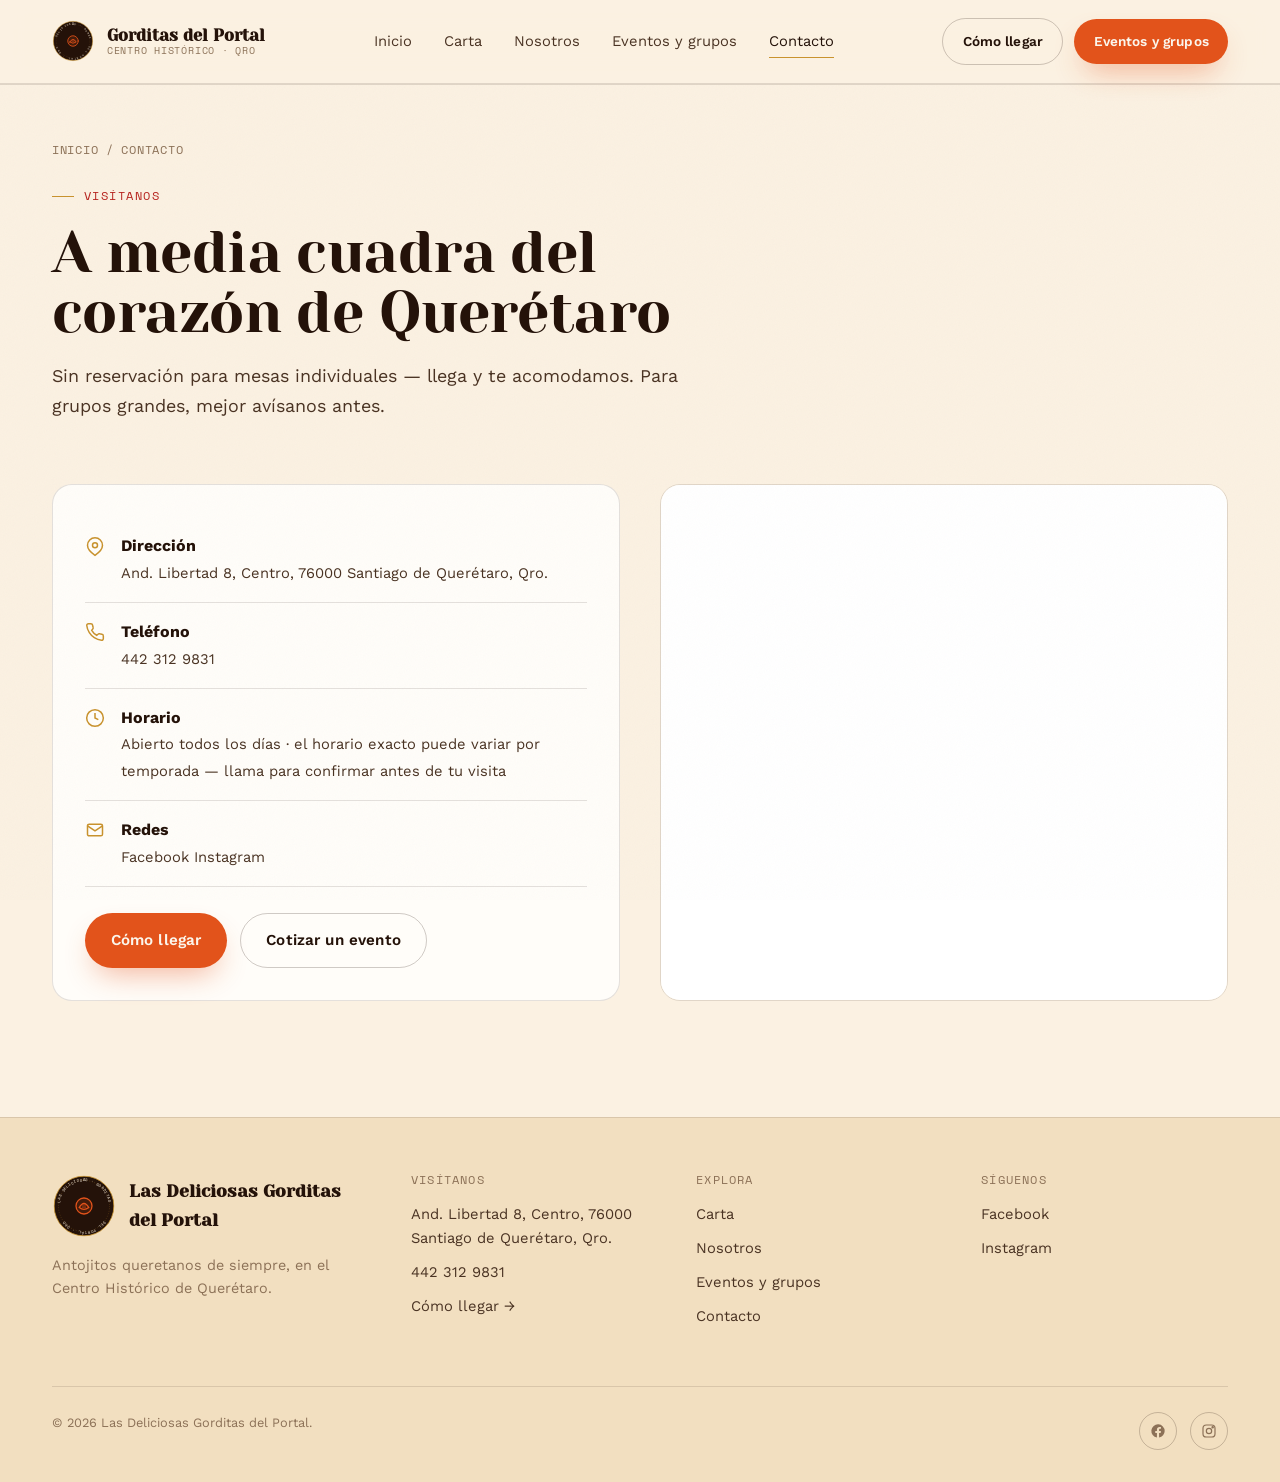
==== contacto.html @ eb7567c2 "Add files via upload" ====
<!DOCTYPE html>
<html lang="es-MX">
<head>
<meta charset="UTF-8">
<meta name="viewport" content="width=device-width, initial-scale=1">
<title>Contacto — Las Deliciosas Gorditas del Portal</title>
<meta name="description" content="Dirección, teléfono y horario de Las Deliciosas Gorditas del Portal, en el Centro Histórico de Querétaro.">
<link rel="canonical" href="https://gorditasdelportal.mx/contacto.html">
<link rel="icon" href="favicon.svg" type="image/svg+xml">
<link rel="preconnect" href="https://fonts.googleapis.com">
<link rel="preconnect" href="https://fonts.gstatic.com" crossorigin>
<link rel="stylesheet" href="https://fonts.googleapis.com/css2?family=Yeseva+One&family=Work+Sans:wght@400;500;600;700&family=Space+Mono:wght@400;700&display=swap">
<link rel="stylesheet" href="styles.css?v=20260925c">
</head>
<body>
<a href="#main" class="skip-link">Saltar al contenido</a>
<div class="grain" aria-hidden="true"></div>

<header class="nav">
  <div class="container nav-inner">
    <a href="index.html" class="nav-brand">
      <span class="sello" data-sello="load" aria-hidden="true"></span>
      <span class="nav-wordmark"><strong>Gorditas del Portal</strong><span>Centro Histórico · Qro</span></span>
    </a>
    <nav class="nav-links" aria-label="Navegación principal">
      <a href="index.html">Inicio</a>
      <a href="menu.html">Carta</a>
      <a href="nosotros.html">Nosotros</a>
      <a href="eventos.html">Eventos y grupos</a>
      <a href="contacto.html" class="is-active">Contacto</a>
    </nav>
    <div class="nav-actions">
      <a href="contacto.html" class="btn btn-ghost">Cómo llegar</a>
      <a href="eventos.html" class="btn btn-primary">Eventos y grupos</a>
      <button class="nav-burger" aria-label="Abrir menú" aria-expanded="false"><span></span></button>
    </div>
  </div>
  <div class="mobile-menu" id="mobile-menu">
    <a href="index.html">Inicio</a>
    <a href="menu.html">Carta</a>
    <a href="nosotros.html">Nosotros</a>
    <a href="eventos.html">Eventos y grupos</a>
    <a href="contacto.html">Contacto</a>
    <a href="eventos.html" class="btn btn-primary">Eventos y grupos</a>
  </div>
</header>

<main id="main">
  <section class="page-hero">
    <div class="container">
      <div class="breadcrumb"><a href="index.html">Inicio</a> / Contacto</div>
      <span class="eyebrow">Visítanos</span>
      <h1>A media cuadra del corazón de Querétaro</h1>
      <p class="lede">Sin reservación para mesas individuales — llega y te acomodamos. Para grupos grandes, mejor avísanos antes.</p>
    </div>
  </section>

  <section class="section" style="padding-top:1rem;">
    <div class="container">
      <div class="contact-grid">
        <div class="contact-card reveal">
          <div class="contact-row">
            <svg width="20" height="20" viewBox="0 0 24 24" fill="none" stroke="currentColor" stroke-width="1.8"><path d="M21 10c0 6-9 12-9 12s-9-6-9-12a9 9 0 0 1 18 0Z"/><circle cx="12" cy="10" r="3"/></svg>
            <div><strong>Dirección</strong><span data-brand-address>And. Libertad 8, Centro, 76000 Santiago de Querétaro, Qro.</span></div>
          </div>
          <div class="contact-row">
            <svg width="20" height="20" viewBox="0 0 24 24" fill="none" stroke="currentColor" stroke-width="1.8"><path d="M22 16.92v3a2 2 0 0 1-2.18 2 19.8 19.8 0 0 1-8.63-3.07 19.5 19.5 0 0 1-6-6 19.8 19.8 0 0 1-3.07-8.67A2 2 0 0 1 4.11 2h3a2 2 0 0 1 2 1.72c.12.9.33 1.79.63 2.65a2 2 0 0 1-.45 2.11L8.09 9.91a16 16 0 0 0 6 6l1.43-1.27a2 2 0 0 1 2.11-.45c.86.3 1.75.51 2.65.63A2 2 0 0 1 22 16.92Z"/></svg>
            <div><strong>Teléfono</strong><a data-brand-phone-href href="tel:+524423129831"><span data-brand-phone>442 312 9831</span></a></div>
          </div>
          <div class="contact-row">
            <svg width="20" height="20" viewBox="0 0 24 24" fill="none" stroke="currentColor" stroke-width="1.8"><circle cx="12" cy="12" r="10"/><path d="M12 6v6l4 2"/></svg>
            <div><strong>Horario</strong><span>Abierto todos los días · el horario exacto puede variar por temporada — llama para confirmar antes de tu visita</span></div>
          </div>
          <div class="contact-row">
            <svg width="20" height="20" viewBox="0 0 24 24" fill="none" stroke="currentColor" stroke-width="1.8"><path d="M3 7l9 6 9-6"/><rect x="3" y="5" width="18" height="14" rx="2"/></svg>
            <div><strong>Redes</strong>
              <a data-brand-facebook href="#" target="_blank" rel="noopener">Facebook</a>
              <a data-brand-instagram href="#" target="_blank" rel="noopener">Instagram</a>
            </div>
          </div>
          <div style="margin-top:1.6rem;display:flex;gap:.8rem;flex-wrap:wrap;">
            <a data-brand-maps href="#" target="_blank" rel="noopener" class="btn btn-primary">Cómo llegar</a>
            <a href="eventos.html" class="btn btn-ghost">Cotizar un evento</a>
          </div>
        </div>

        <div class="map-frame reveal">
          <iframe
            title="Mapa de ubicación de Las Deliciosas Gorditas del Portal"
            src="https://www.google.com/maps?q=Las+Deliciosas+Gorditas+del+Portal,+And.+Libertad+8,+Centro,+76000+Santiago+de+Quer%C3%A9taro,+Qro.&output=embed"
            loading="lazy"
            referrerpolicy="no-referrer-when-downgrade">
          </iframe>
        </div>
      </div>
    </div>
  </section>
</main>

<footer class="site-footer">
  <div class="container">
    <div class="footer-grid">
      <div>
        <div class="footer-brand">
          <span class="sello" data-sello="view" aria-hidden="true"></span>
          <strong>Las Deliciosas Gorditas del Portal</strong>
        </div>
        <p style="color:var(--cream-3);font-size:.9rem;max-width:32ch;">Antojitos queretanos de siempre, en el Centro Histórico de Querétaro.</p>
      </div>
      <div class="footer-col">
        <h4>Visítanos</h4>
        <p data-brand-address>And. Libertad 8, Centro, 76000 Santiago de Querétaro, Qro.</p>
        <a data-brand-phone-href href="tel:+524423129831"><span data-brand-phone>442 312 9831</span></a>
        <a data-brand-maps href="#" target="_blank" rel="noopener">Cómo llegar →</a>
      </div>
      <div class="footer-col">
        <h4>Explora</h4>
        <a href="menu.html">Carta</a>
        <a href="nosotros.html">Nosotros</a>
        <a href="eventos.html">Eventos y grupos</a>
        <a href="contacto.html">Contacto</a>
      </div>
      <div class="footer-col">
        <h4>Síguenos</h4>
        <a data-brand-facebook href="#" target="_blank" rel="noopener">Facebook</a>
        <a data-brand-instagram href="#" target="_blank" rel="noopener">Instagram</a>
      </div>
    </div>
    <div class="footer-bottom">
      <span>© <span id="year"></span> Las Deliciosas Gorditas del Portal.</span>
      <div class="footer-social">
        <a data-brand-facebook href="#" target="_blank" rel="noopener" aria-label="Facebook"><svg width="16" height="16" viewBox="0 0 24 24" fill="currentColor"><path d="M22 12a10 10 0 1 0-11.6 9.9v-7H7.9V12h2.5V9.8c0-2.5 1.5-3.9 3.8-3.9 1.1 0 2.2.2 2.2.2v2.4h-1.2c-1.2 0-1.6.8-1.6 1.6V12h2.8l-.4 2.9h-2.4v7A10 10 0 0 0 22 12"/></svg></a>
        <a data-brand-instagram href="#" target="_blank" rel="noopener" aria-label="Instagram"><svg width="16" height="16" viewBox="0 0 24 24" fill="none" stroke="currentColor" stroke-width="1.8"><rect x="3" y="3" width="18" height="18" rx="5"/><circle cx="12" cy="12" r="4"/><circle cx="17.5" cy="6.5" r="1"/></svg></a>
      </div>
    </div>
  </div>
</footer>

<script defer src="lib/manifest.js"></script>
<script defer src="main.js?v=20260925c"></script>
<script>document.getElementById("year").textContent = new Date().getFullYear();</script>
</body>
</html>
---- styles.css ----
/* =============================================================
   LAS DELICIOSAS GORDITAS DEL PORTAL — sistema de diseño
   Archetype: Editorial Dark Warm (cantina de centro histórico)
   ============================================================= */

/* =============================================================
   1. Tokens
   ============================================================= */
:root {
  --bg:        #fbf1e2;   /* crema cálido — nunca blanco puro */
  --bg-2:      #f2dfc0;   /* arena — footer, inputs, secciones alternas */
  --bg-3:      #fffdf9;   /* cards — papel */
  --bg-4:      #f7e6c8;
  --cream:     #241209;   /* texto principal — tinta cálida, nunca #000 */
  --cream-2:   #4a3323;
  --cream-3:   #8c7157;   /* metadata */
  --on-accent: #fbf6ec;   /* texto sobre botones de color saturado */
  --accent:    #e2531b;   /* naranja — color de marca dominante, real de sus redes */
  --accent-2:  #b7241f;   /* rojo — segundo color de marca, etiquetas y precios */
  --gold:      #c9932e;   /* dorado del sello — uso decorativo, no texto pequeño */
  --gold-2:    #8a5f1d;   /* dorado oscuro — legible como texto/kicker */
  --line:      rgba(36, 18, 9, 0.12);
  --line-2:    rgba(36, 18, 9, 0.22);
  --shadow:    0 30px 60px -20px rgba(36,18,9,0.22);

  --serif:     "Yeseva One", "Playfair Display", serif;
  --sans:      "Work Sans", -apple-system, BlinkMacSystemFont, sans-serif;
  --mono:      "Space Mono", ui-monospace, monospace;

  --ease-out:    cubic-bezier(0.16, 1, 0.3, 1);
  --ease-in:     cubic-bezier(0.7, 0, 0.84, 0);
  --ease-soft:   cubic-bezier(0.25, 0.46, 0.45, 0.94);
  --ease-bounce: cubic-bezier(0.34, 1.56, 0.64, 1);

  --nav-h: 84px;
  color-scheme: dark;
}

/* =============================================================
   2. Reset & base
   ============================================================= */
*, *::before, *::after { box-sizing: border-box; margin: 0; }
html {
  -webkit-text-size-adjust: 100%;
  tab-size: 2;
  overflow-x: clip;
  scroll-behavior: smooth;
  scroll-padding-top: var(--nav-h);
}
body {
  font-family: var(--sans);
  font-size: 16px;
  line-height: 1.65;
  background: var(--bg);
  color: var(--cream);
  -webkit-font-smoothing: antialiased;
  text-rendering: optimizeLegibility;
  overflow-x: clip;
  overscroll-behavior-y: none;
}
img, svg, video { display: block; max-width: 100%; }
img { height: auto; }
button { font: inherit; color: inherit; cursor: pointer; border: 0; background: none; }
a { color: inherit; text-decoration: none; }
p { text-wrap: pretty; }
ul { list-style: none; }
h1, h2, h3, h4 { text-wrap: balance; line-height: 1.05; letter-spacing: -0.01em; font-family: var(--serif); font-weight: 400; }
::selection { background: var(--accent); color: var(--cream); }

:focus-visible {
  outline: 2px solid var(--accent);
  outline-offset: 3px;
  border-radius: 4px;
}

.skip-link {
  position: fixed; top: -100px; left: 1rem;
  padding: .7rem 1.2rem; background: var(--cream); color: var(--bg);
  z-index: 9999; border-radius: 8px; font-weight: 600; font-size: .9rem;
  transition: top .3s var(--ease-out);
}
.skip-link:focus { top: 1rem; }

/* =============================================================
   3. Utilidades
   ============================================================= */
.container {
  width: 100%;
  max-width: 1240px;
  margin-inline: auto;
  padding-inline: 1.25rem;
}
@media (min-width: 720px) { .container { padding-inline: 2rem; } }

.sr-only {
  position: absolute; width: 1px; height: 1px; padding: 0; margin: -1px;
  overflow: hidden; clip: rect(0,0,0,0); white-space: nowrap; border: 0;
}

.section { position: relative; padding-block: clamp(4rem, 9vw, 7.5rem); }
.section-halo {
  position: absolute; inset: -40% -10% -40% -10%;
  background: radial-gradient(45% 40% at 50% 40%, rgba(226,83,27,.07), transparent 72%);
  filter: blur(90px);
  pointer-events: none;
  z-index: 0;
}
.section > .container { position: relative; z-index: 1; }

.eyebrow {
  display: inline-flex; align-items: center; gap: .6rem;
  font-family: var(--mono); font-size: .78rem; letter-spacing: .12em; text-transform: uppercase;
  color: var(--accent-2); margin-bottom: 1rem;
}
.eyebrow::before {
  content: ""; width: 22px; height: 1px; background: var(--gold);
}

.lede {
  color: var(--cream-2);
  font-size: clamp(1.02rem, 1.4vw, 1.15rem);
  max-width: 58ch;
}

.grain {
  position: fixed; inset: 0; z-index: 3; opacity: 0.035; mix-blend-mode: multiply; pointer-events: none;
  background-image: url('data:image/svg+xml;utf8,<svg xmlns="http://www.w3.org/2000/svg" width="120" height="120"><filter id="n"><feTurbulence type="fractalNoise" baseFrequency="0.9" numOctaves="2" stitchTiles="stitch"/></filter><rect width="100%25" height="100%25" filter="url(%23n)"/></svg>');
}

/* =============================================================
   4. Botones y chips
   ============================================================= */
.btn {
  display: inline-flex; align-items: center; justify-content: center; gap: .55rem;
  padding: .9rem 1.6rem; border-radius: 999px;
  font-weight: 600; font-size: .95rem; letter-spacing: .01em;
  transition: transform .45s var(--ease-out), box-shadow .45s var(--ease-out), background .3s var(--ease-out), color .3s var(--ease-out);
  white-space: nowrap;
}
.btn-primary {
  background: var(--accent); color: var(--on-accent);
  box-shadow: 0 14px 30px -10px rgba(226,83,27,.45);
}
.btn-primary:hover { transform: translateY(-2px); box-shadow: 0 20px 38px -10px rgba(226,83,27,.55); }
.btn-ghost {
  border: 1px solid var(--line-2); color: var(--cream);
}
.btn-ghost:hover { background: rgba(36,18,9,.05); transform: translateY(-2px); }
.btn-gold {
  background: var(--gold); color: #2a1a06;
  box-shadow: 0 14px 30px -10px rgba(201,147,46,.45);
}
.btn-gold:hover { transform: translateY(-2px); box-shadow: 0 20px 38px -10px rgba(201,147,46,.55); }
.btn[disabled] { opacity: .55; pointer-events: none; }

.chip {
  display: inline-flex; align-items: center; gap: .5rem;
  padding: .55rem 1rem; border-radius: 999px;
  background: rgba(251,241,226,.1); border: 1px solid rgba(251,241,226,.28);
  font-size: .85rem; color: #f3e4cc;
}
.chip strong { color: #e8b94a; font-family: var(--mono); }

/* =============================================================
   5. Sello — marca gráfica original (medallón circular)
   ============================================================= */
.sello {
  --sello-size: 64px;
  width: var(--sello-size); height: var(--sello-size);
  border-radius: 50%;
  display: grid; place-items: center;
  position: relative;
  flex-shrink: 0;
}
.sello svg { width: 100%; height: 100%; }
.sello-stamp {
  position: relative;
  transform-origin: 50% 50%;
}
.sello-stamp.is-stamping {
  animation: stampHit .5s var(--ease-bounce) both;
}
@keyframes stampHit {
  0%   { transform: scale(2.2) rotate(-14deg); opacity: 0; }
  55%  { transform: scale(0.96) rotate(3deg); opacity: 1; }
  100% { transform: scale(1) rotate(0deg); opacity: 1; }
}

/* =============================================================
   6. Navegación
   ============================================================= */
.nav {
  position: fixed; top: 0; left: 0; right: 0; z-index: 100;
  height: var(--nav-h);
  display: flex; align-items: center;
  background: rgba(251,241,226,.92);
  backdrop-filter: blur(14px) saturate(140%);
  -webkit-backdrop-filter: blur(14px) saturate(140%);
  border-bottom: 1px solid var(--line);
  box-shadow: 0 1px 0 var(--line);
  transition: box-shadow .4s var(--ease-out);
}
.nav.is-scrolled { box-shadow: 0 12px 30px -18px rgba(36,18,9,.35); }
.nav-inner { display: flex; align-items: center; justify-content: space-between; gap: 1.5rem; width: 100%; }
.nav-brand { display: flex; align-items: center; gap: .8rem; }
.nav-brand .sello { --sello-size: 42px; }
.nav-wordmark { display: flex; flex-direction: column; line-height: 1.1; min-width: 0; }
.nav-wordmark strong { font-family: var(--serif); font-size: .92rem; color: var(--cream); white-space: nowrap; overflow: hidden; text-overflow: ellipsis; }
.nav-wordmark span { font-family: var(--mono); font-size: .6rem; letter-spacing: .08em; text-transform: uppercase; color: var(--cream-3); white-space: nowrap; }
@media (max-width: 539px) { .nav-wordmark span { display: none; } }
@media (min-width: 540px) { .nav-wordmark strong { font-size: 1.02rem; } }

.nav-links { display: none; align-items: center; gap: 2rem; }
.nav-links a {
  font-size: .92rem; color: var(--cream-2); position: relative; padding-block: .3rem;
}
.nav-links a::after {
  content: ""; position: absolute; left: 0; right: 100%; bottom: 0; height: 1px; background: var(--gold);
  transition: right .35s var(--ease-out);
}
.nav-links a:hover::after, .nav-links a.is-active::after { right: 0; }
.nav-links a.is-active { color: var(--cream); }
@media (min-width: 960px) { .nav-links { display: flex; } }

.nav-actions { display: flex; align-items: center; gap: .7rem; flex-shrink: 0; }
.nav-actions .btn { padding: .7rem 1.2rem; font-size: .85rem; white-space: nowrap; }
.nav-actions .btn-ghost { display: none; }
.nav-actions .btn-primary { display: none; }
@media (min-width: 480px) { .nav-actions .btn-primary { display: inline-flex; } }
@media (min-width: 640px) { .nav-actions .btn-ghost { display: inline-flex; } }

.nav-burger {
  display: grid; place-items: center; width: 42px; height: 42px; border-radius: 50%;
  border: 1px solid var(--line-2);
}
@media (min-width: 960px) { .nav-burger { display: none; } }
.nav-burger span { display: block; width: 16px; height: 1px; background: var(--cream); position: relative; }
.nav-burger span::before, .nav-burger span::after {
  content: ""; position: absolute; left: 0; width: 16px; height: 1px; background: var(--cream); transition: transform .3s var(--ease-out);
}
.nav-burger span::before { top: -5px; }
.nav-burger span::after { top: 5px; }

.mobile-menu {
  position: fixed; inset: var(--nav-h) 0 0 0; z-index: 90;
  background: var(--bg); padding: 2rem 1.25rem;
  display: flex; flex-direction: column; gap: 1.6rem;
  transform: translateY(-8px); opacity: 0; pointer-events: none;
  transition: opacity .3s var(--ease-out), transform .3s var(--ease-out);
}
.mobile-menu.is-open { opacity: 1; transform: translateY(0); pointer-events: auto; }
.mobile-menu a { font-family: var(--serif); font-size: 1.6rem; color: var(--cream); }
.mobile-menu .btn { align-self: flex-start; margin-top: 1rem; }
@media (min-width: 960px) { .mobile-menu { display: none; } }

/* =============================================================
   7. Hero
   ============================================================= */
.hero {
  position: relative;
  min-height: 100svh;
  display: flex; align-items: center;
  padding-top: var(--nav-h);
  overflow: clip;
  background: var(--bg);
}
.hero-bg {
  position: absolute; inset: 0; z-index: 0;
}
.hero-bg img {
  width: 100%; height: 100%; object-fit: cover;
  filter: saturate(1.05) contrast(1.05) brightness(.62);
}
.hero-bg::after {
  content: "";
  position: absolute; inset: 0;
  background:
    linear-gradient(180deg, rgba(24,14,7,.55) 0%, rgba(24,14,7,.35) 35%, rgba(24,14,7,.92) 100%),
    linear-gradient(90deg, rgba(24,14,7,.75) 0%, transparent 55%);
}
.hero-mesh {
  position: absolute; inset: 0; z-index: 1; pointer-events: none;
  background:
    radial-gradient(38% 45% at 18% 20%, rgba(201,147,46,.30), transparent 70%),
    radial-gradient(30% 35% at 85% 75%, rgba(183,36,31,.26), transparent 70%);
  filter: blur(10px);
  animation: meshBreathe 16s ease-in-out infinite;
}
@keyframes meshBreathe {
  0%, 100% { opacity: .8; transform: scale(1); }
  50%      { opacity: 1; transform: scale(1.06); }
}
.hero-inner { position: relative; z-index: 2; max-width: 780px; }
.hero-title {
  font-size: clamp(2.3rem, 5.4vw, 4.4rem);
  line-height: 1.02;
  color: #fbf1e2;
  text-wrap: balance;
  max-width: 16ch;
}
.hero-title em { font-style: normal; color: #e8b94a; }
.hero-sub {
  margin-top: 1.1rem;
  font-size: clamp(1rem, 1.5vw, 1.15rem);
  color: #e4cbae;
  max-width: 46ch;
}
.hero-actions { display: flex; flex-wrap: wrap; gap: 1rem; margin-top: 1.6rem; }
.hero-actions .btn-ghost { color: #fbf1e2; border-color: rgba(251,241,226,.4); }
.hero-actions .btn-ghost:hover { background: rgba(251,241,226,.1); }
.hero-meta {
  margin-top: 1.6rem; display: flex; flex-wrap: wrap; gap: 1.2rem;
  font-family: var(--mono); font-size: .78rem; color: #c7ad8d;
}
.hero-meta span { display: inline-flex; align-items: center; gap: .5rem; }
.hero-meta .dot { width: 6px; height: 6px; border-radius: 50%; background: #7fbf6a; box-shadow: 0 0 0 3px rgba(127,191,106,.2); }

.hero-scroll {
  display: none;
  position: absolute; bottom: 2rem; left: 50%; transform: translateX(-50%); z-index: 2;
  flex-direction: column; align-items: center; gap: .5rem;
  font-family: var(--mono); font-size: .68rem; letter-spacing: .12em; text-transform: uppercase; color: #c7ad8d;
}
@media (min-width: 720px) { .hero-scroll { display: flex; } }
.hero-scroll-line { width: 1px; height: 34px; background: linear-gradient(#e8b94a, transparent); animation: scrollLine 2.2s ease-in-out infinite; }
@keyframes scrollLine { 0%,100% { transform: scaleY(1); opacity: .6; } 50% { transform: scaleY(.5); opacity: 1; } }

/* =============================================================
   8. Marquee
   ============================================================= */
.marquee-wrap {
  border-block: 1px solid var(--line);
  background: var(--bg-2);
  overflow: hidden;
  padding-block: 1.1rem;
}
.marquee-track {
  display: flex; gap: 3rem; white-space: nowrap;
  width: max-content;
  animation: marquee 32s linear infinite;
}
.marquee-track span {
  font-family: var(--mono); font-size: .82rem; letter-spacing: .08em; text-transform: uppercase; color: var(--cream-3);
  display: inline-flex; align-items: center; gap: .8rem;
}
.marquee-track span::after { content: "◆"; color: var(--gold-2); font-size: .6rem; }
@keyframes marquee { from { transform: translateX(0); } to { transform: translateX(-50%); } }

/* =============================================================
   9. Manifiesto / concepto
   ============================================================= */
.manifest-grid {
  display: grid; gap: 2.5rem;
}
@media (min-width: 860px) {
  .manifest-grid { grid-template-columns: 0.6fr 1fr; gap: 4rem; align-items: start; }
}
.manifest-num {
  font-family: var(--mono); color: var(--accent-2); font-size: .95rem;
}
.manifest-grid h2 { font-size: clamp(1.9rem, 3.4vw, 2.8rem); margin-top: .6rem; }
.manifest-copy p + p { margin-top: 1.1rem; }
.manifest-copy { color: var(--cream-2); font-size: 1.05rem; }
.manifest-pillars { display: grid; gap: 1.6rem; margin-top: 2rem; grid-template-columns: repeat(auto-fit, minmax(160px,1fr)); }
.pillar { border-top: 1px solid var(--line); padding-top: 1rem; }
.pillar strong { display: block; font-family: var(--serif); font-size: 1.15rem; color: var(--cream); margin-bottom: .35rem; }
.pillar span { color: var(--cream-3); font-size: .9rem; }

/* =============================================================
   10. Showcase de platillos
   ============================================================= */
.dish-grid {
  display: grid; gap: 1.4rem;
  grid-template-columns: repeat(auto-fill, minmax(260px, 1fr));
  margin-top: 3rem;
}
.dish-card {
  position: relative;
  background: var(--bg-3);
  border: 1px solid var(--line);
  border-radius: 18px;
  overflow: hidden;
  transition: transform .5s var(--ease-out), border-color .4s var(--ease-out), box-shadow .5s var(--ease-out);
  --mx: 50%; --my: 50%;
}
.dish-card:hover {
  transform: translateY(-6px) rotateX(2deg);
  border-color: var(--line-2);
  box-shadow: var(--shadow), 0 0 50px -18px rgba(226,83,27,.28);
}
.dish-media { aspect-ratio: 4/3; overflow: hidden; position: relative; }
.dish-media img { width: 100%; height: 100%; object-fit: cover; transition: transform .7s var(--ease-out), filter .5s var(--ease-out); }
.dish-card:hover .dish-media img { transform: scale(1.08); filter: saturate(1.15) brightness(1.04); }
.dish-tag {
  position: absolute; top: .8rem; left: .8rem; z-index: 2;
  font-family: var(--mono); font-size: .68rem; letter-spacing: .06em; text-transform: uppercase;
  padding: .35rem .7rem; border-radius: 999px;
  background: rgba(36,18,9,.72); color: #e8b94a; border: 1px solid rgba(201,147,46,.4);
  backdrop-filter: blur(6px);
}
.dish-body { padding: 1.3rem 1.3rem 1.5rem; }
.dish-body h3 { font-size: 1.25rem; color: var(--cream); }
.dish-body p { margin-top: .5rem; color: var(--cream-3); font-size: .92rem; }

/* =============================================================
   11. Ambiente / franja de imagen ancha
   ============================================================= */
.wide-figure {
  position: relative; border-radius: 22px; overflow: hidden;
  aspect-ratio: 16/8;
  border: 1px solid var(--line);
}
.wide-figure img { width: 100%; height: 100%; object-fit: cover; }
.wide-figure::after {
  content: ""; position: absolute; inset: 0;
  background: linear-gradient(0deg, rgba(24,14,7,.85) 0%, transparent 45%);
}
.wide-figure-caption {
  position: absolute; left: 1.6rem; bottom: 1.4rem; right: 1.6rem; z-index: 1;
  display: flex; justify-content: space-between; align-items: flex-end; gap: 1rem; flex-wrap: wrap;
}
.wide-figure-caption h3 { color: #fbf1e2; font-size: clamp(1.4rem, 2.6vw, 2rem); max-width: 24ch; }
.wide-figure-caption p { color: #e4cbae; font-size: .92rem; max-width: 32ch; }

/* =============================================================
   12. Autoridad / tradición
   ============================================================= */
.authority {
  display: grid; gap: 2.5rem;
}
@media (min-width: 860px) {
  .authority { grid-template-columns: 1fr 1fr; align-items: center; gap: 3.5rem; }
}
.authority-figure { border-radius: 20px; overflow: hidden; border: 1px solid var(--line); aspect-ratio: 4/5; }
.authority-figure img { width: 100%; height: 100%; object-fit: cover; }
.authority-copy h2 { font-size: clamp(1.9rem, 3vw, 2.6rem); }
.authority-copy p { color: var(--cream-2); margin-top: 1rem; }
.authority-list { margin-top: 1.6rem; display: grid; gap: .9rem; }
.authority-list li { display: flex; gap: .8rem; align-items: flex-start; color: var(--cream-2); font-size: .95rem; }
.authority-list li svg { flex-shrink: 0; margin-top: .2rem; color: var(--gold); }

/* =============================================================
   13. Testimonios
   ============================================================= */
.testi-grid { display: grid; gap: 1.4rem; margin-top: 3rem; grid-template-columns: repeat(auto-fit, minmax(280px,1fr)); }
.testi-card {
  background: var(--bg-3); border: 1px solid var(--line); border-radius: 18px; padding: 1.8rem;
  display: flex; flex-direction: column; gap: 1.2rem;
}
.testi-stars { color: var(--gold); letter-spacing: .15em; font-size: .9rem; }
.testi-quote { color: var(--cream); font-size: 1.02rem; line-height: 1.55; }
.testi-foot { display: flex; align-items: center; gap: .7rem; margin-top: auto; }
.testi-avatar {
  width: 36px; height: 36px; border-radius: 50%; background: var(--bg-4);
  display: grid; place-items: center; font-family: var(--serif); color: var(--gold); font-size: .95rem;
  border: 1px solid var(--line-2);
}
.testi-foot strong { display: block; font-size: .88rem; color: var(--cream); }
.testi-foot span { display: block; font-size: .76rem; color: var(--cream-3); }

/* =============================================================
   14. CTA eventos (teaser)
   ============================================================= */
.cta-band {
  border-radius: 26px;
  background: linear-gradient(135deg, var(--bg-3), var(--bg-2));
  border: 1px solid var(--line);
  padding: clamp(2rem, 5vw, 3.6rem);
  display: grid; gap: 2rem;
  position: relative; overflow: hidden;
}
@media (min-width: 860px) { .cta-band { grid-template-columns: 1.2fr auto; align-items: center; } }
.cta-band::before {
  content: ""; position: absolute; inset: -60% -20% auto auto; width: 60%; aspect-ratio: 1;
  background: radial-gradient(circle, rgba(226,83,27,.18), transparent 70%);
  filter: blur(40px);
}
.cta-band h2 { font-size: clamp(1.7rem, 3vw, 2.3rem); position: relative; }
.cta-band p { color: var(--cream-2); margin-top: .8rem; max-width: 48ch; position: relative; }
.cta-band .btn { position: relative; }

/* =============================================================
   15. Footer
   ============================================================= */
.site-footer { border-top: 1px solid var(--line); background: var(--bg-2); padding-block: 3.5rem 2rem; }
.footer-grid { display: grid; gap: 2.4rem; }
@media (min-width: 780px) { .footer-grid { grid-template-columns: 1.3fr 1fr 1fr 1fr; } }
.footer-brand { display: flex; align-items: center; gap: .8rem; margin-bottom: 1rem; }
.footer-brand strong { font-family: var(--serif); font-size: 1.1rem; }
.footer-col h4 { font-family: var(--mono); font-size: .75rem; letter-spacing: .1em; text-transform: uppercase; color: var(--cream-3); margin-bottom: 1rem; }
.footer-col a, .footer-col p { display: block; color: var(--cream-2); font-size: .92rem; margin-bottom: .6rem; }
.footer-col a:hover { color: var(--gold); }
.footer-bottom {
  margin-top: 3rem; padding-top: 1.6rem; border-top: 1px solid var(--line);
  display: flex; flex-wrap: wrap; justify-content: space-between; gap: 1rem;
  font-size: .8rem; color: var(--cream-3);
}
.footer-social { display: flex; gap: .8rem; }
.footer-social a {
  width: 38px; height: 38px; border-radius: 50%; border: 1px solid var(--line-2);
  display: grid; place-items: center; transition: background .3s var(--ease-out), border-color .3s var(--ease-out);
}
.footer-social a:hover { background: rgba(201,147,46,.12); border-color: var(--gold-2); }

/* =============================================================
   16. Páginas internas — encabezado simple
   ============================================================= */
.page-hero {
  padding-top: calc(var(--nav-h) + 3.5rem);
  padding-bottom: 3rem;
  position: relative;
}
.page-hero h1 { font-size: clamp(2.2rem, 5vw, 3.6rem); max-width: 20ch; }
.page-hero .lede { margin-top: 1.1rem; }
.breadcrumb { font-family: var(--mono); font-size: .75rem; color: var(--cream-3); letter-spacing: .06em; text-transform: uppercase; margin-bottom: 1.2rem; }
.breadcrumb a:hover { color: var(--gold); }

/* =============================================================
   17. Menú (carta)
   ============================================================= */
.menu-note {
  border: 1px dashed var(--line-2); border-radius: 14px; padding: 1.1rem 1.3rem;
  color: var(--cream-3); font-size: .88rem; margin-top: 2rem; max-width: 62ch;
}
.menu-cat { margin-top: 3.5rem; }
.menu-cat-head { display: flex; align-items: baseline; justify-content: space-between; gap: 1rem; border-bottom: 1px solid var(--line); padding-bottom: 1rem; margin-bottom: 1.6rem; }
.menu-cat-head h2 { font-size: clamp(1.5rem, 2.6vw, 2rem); }
.menu-cat-head span { font-family: var(--mono); font-size: .78rem; color: var(--cream-3); }
.menu-list { display: grid; gap: 1.1rem; }
@media (min-width: 720px) { .menu-list { grid-template-columns: 1fr 1fr; column-gap: 2.5rem; } }
.menu-item { display: flex; justify-content: space-between; gap: 1rem; padding-block: .7rem; border-bottom: 1px dotted var(--line); }
.menu-item-name { color: var(--cream); font-size: 1rem; }
.menu-item-desc { color: var(--cream-3); font-size: .82rem; margin-top: .2rem; }
.menu-item-price { font-family: var(--mono); color: var(--accent-2); white-space: nowrap; }

/* =============================================================
   18. Formulario multi-paso (eventos)
   ============================================================= */
.form-shell {
  background: var(--bg-3); border: 1px solid var(--line); border-radius: 22px;
  padding: clamp(1.6rem, 4vw, 3rem);
  max-width: 760px; margin-inline: auto;
}
.form-progress { display: flex; gap: .5rem; margin-bottom: 2.2rem; }
.form-progress-step { flex: 1; height: 3px; border-radius: 999px; background: var(--line); overflow: hidden; }
.form-progress-step::after {
  content: ""; display: block; height: 100%; width: 0%; background: var(--accent);
  transition: width .5s var(--ease-out);
}
.form-progress-step.is-done::after, .form-progress-step.is-active::after { width: 100%; }
.form-step { display: none; }
.form-step.is-active { display: block; animation: stepIn .45s var(--ease-out) both; }
@keyframes stepIn { from { opacity: 0; transform: translateX(14px); } to { opacity: 1; transform: translateX(0); } }
.form-step h3 { font-size: clamp(1.3rem, 2.4vw, 1.7rem); margin-bottom: .5rem; }
.form-step > p.lede { margin-bottom: 1.6rem; font-size: .95rem; }

.field { margin-bottom: 1.2rem; }
.field label { display: block; font-size: .85rem; color: var(--cream-2); margin-bottom: .5rem; }
.field input, .field textarea, .field select {
  width: 100%; padding: .85rem 1rem; border-radius: 10px;
  background: var(--bg-2); border: 1px solid var(--line-2); color: var(--cream);
  font-family: var(--sans); font-size: .96rem;
  transition: border-color .3s var(--ease-out), box-shadow .3s var(--ease-out);
}
.field input:focus, .field textarea:focus, .field select:focus {
  border-color: var(--accent); box-shadow: 0 0 0 3px rgba(226,83,27,.16); outline: none;
}
.field textarea { resize: vertical; min-height: 100px; }

.option-grid { display: grid; gap: .8rem; grid-template-columns: repeat(auto-fill, minmax(140px,1fr)); }
.option-card {
  border: 1px solid var(--line-2); border-radius: 14px; padding: 1rem;
  cursor: pointer; text-align: left; transition: border-color .3s var(--ease-out), background .3s var(--ease-out), transform .3s var(--ease-out);
  background: var(--bg-2);
}
.option-card:hover { transform: translateY(-2px); }
.option-card.is-selected { border-color: var(--accent); background: rgba(226,83,27,.08); }
.option-card strong { display: block; font-family: var(--serif); font-size: 1.05rem; color: var(--cream); }
.option-card span { display: block; font-size: .78rem; color: var(--cream-3); margin-top: .3rem; }

.form-nav { display: flex; justify-content: space-between; align-items: center; margin-top: 2rem; gap: 1rem; }
.form-summary { display: grid; gap: .7rem; margin-bottom: 1.6rem; }
.form-summary-row { display: flex; justify-content: space-between; gap: 1rem; padding-bottom: .6rem; border-bottom: 1px dotted var(--line); font-size: .92rem; }
.form-summary-row span:first-child { color: var(--cream-3); }
.form-success { text-align: center; padding-block: 1.5rem; }
.form-success svg { margin-inline: auto; margin-bottom: 1.2rem; }
.form-success h3 { font-size: 1.6rem; }
.form-success p { color: var(--cream-2); margin-top: .7rem; }

/* =============================================================
   19. Contacto
   ============================================================= */
.contact-grid { display: grid; gap: 2.5rem; }
@media (min-width: 900px) { .contact-grid { grid-template-columns: 1fr 1fr; } }
.contact-card { background: var(--bg-3); border: 1px solid var(--line); border-radius: 20px; padding: 2rem; }
.contact-row { display: flex; gap: 1rem; align-items: flex-start; padding-block: 1rem; border-bottom: 1px solid var(--line); }
.contact-row:last-child { border-bottom: 0; }
.contact-row svg { color: var(--gold); flex-shrink: 0; margin-top: .2rem; }
.contact-row strong { display: block; color: var(--cream); }
.contact-row span, .contact-row a { color: var(--cream-2); font-size: .92rem; }
.contact-row a:hover { color: var(--gold); }
.map-frame { border-radius: 20px; overflow: hidden; border: 1px solid var(--line); min-height: 340px; }
.map-frame iframe { width: 100%; height: 100%; min-height: 340px; border: 0; }

/* =============================================================
   20. Reveal / scroll animations
   ============================================================= */
.js .reveal { opacity: 0; transform: translateY(28px); transition: opacity .8s var(--ease-out), transform .8s var(--ease-out); }
.js .reveal.is-visible { opacity: 1; transform: translateY(0); }
.js .reveal[data-split] { opacity: 1; transform: none; }

/* =============================================================
   21. Responsive extra
   ============================================================= */
@media (min-width: 1280px) {
  .hero-title { max-width: 18ch; }
}

/* =============================================================
   22. Reduced motion — solo lo intrusivo
   ============================================================= */
@media (prefers-reduced-motion: reduce) {
  html { scroll-behavior: auto; }
  .hero-mesh { animation: none; }
  .hero-scroll-line { animation: none; }
  .marquee-track { animation: none; }
}
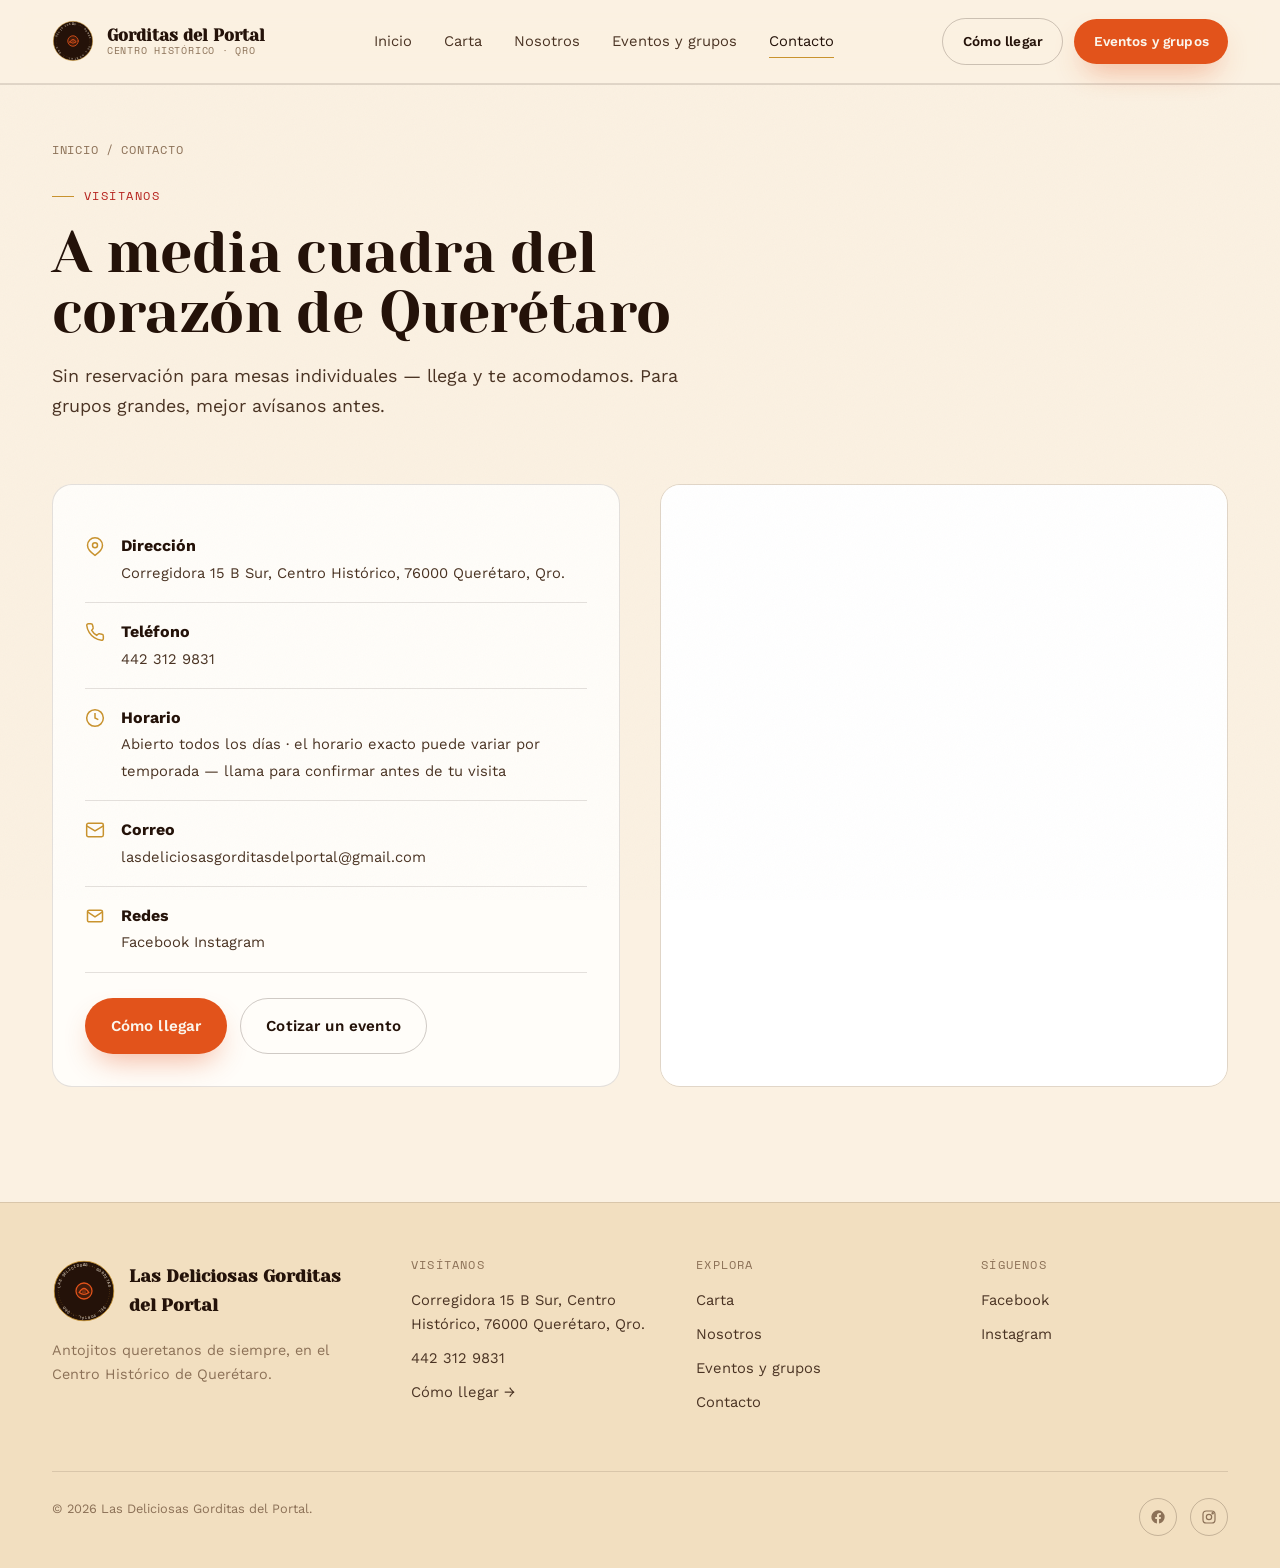
==== commit 179ab045: "Mejoras por comentarios Claude Chat" ====
--- a/contacto.html
+++ b/contacto.html
@@ -10,7 +10,7 @@
 <link rel="preconnect" href="https://fonts.googleapis.com">
 <link rel="preconnect" href="https://fonts.gstatic.com" crossorigin>
 <link rel="stylesheet" href="https://fonts.googleapis.com/css2?family=Yeseva+One&family=Work+Sans:wght@400;500;600;700&family=Space+Mono:wght@400;700&display=swap">
-<link rel="stylesheet" href="styles.css?v=20260925c">
+<link rel="stylesheet" href="styles.css?v=20260928">
 </head>
 <body>
 <a href="#main" class="skip-link">Saltar al contenido</a>
@@ -61,7 +61,7 @@
         <div class="contact-card reveal">
           <div class="contact-row">
             <svg width="20" height="20" viewBox="0 0 24 24" fill="none" stroke="currentColor" stroke-width="1.8"><path d="M21 10c0 6-9 12-9 12s-9-6-9-12a9 9 0 0 1 18 0Z"/><circle cx="12" cy="10" r="3"/></svg>
-            <div><strong>Dirección</strong><span data-brand-address>And. Libertad 8, Centro, 76000 Santiago de Querétaro, Qro.</span></div>
+            <div><strong>Dirección</strong><span data-brand-address>Corregidora 15 B Sur, Centro Histórico, 76000 Querétaro, Qro.</span></div>
           </div>
           <div class="contact-row">
             <svg width="20" height="20" viewBox="0 0 24 24" fill="none" stroke="currentColor" stroke-width="1.8"><path d="M22 16.92v3a2 2 0 0 1-2.18 2 19.8 19.8 0 0 1-8.63-3.07 19.5 19.5 0 0 1-6-6 19.8 19.8 0 0 1-3.07-8.67A2 2 0 0 1 4.11 2h3a2 2 0 0 1 2 1.72c.12.9.33 1.79.63 2.65a2 2 0 0 1-.45 2.11L8.09 9.91a16 16 0 0 0 6 6l1.43-1.27a2 2 0 0 1 2.11-.45c.86.3 1.75.51 2.65.63A2 2 0 0 1 22 16.92Z"/></svg>
@@ -72,14 +72,18 @@
             <div><strong>Horario</strong><span>Abierto todos los días · el horario exacto puede variar por temporada — llama para confirmar antes de tu visita</span></div>
           </div>
           <div class="contact-row">
+            <svg width="20" height="20" viewBox="0 0 24 24" fill="none" stroke="currentColor" stroke-width="1.8"><rect x="2" y="4" width="20" height="16" rx="2"/><path d="m22 7-10 6L2 7"/></svg>
+            <div><strong>Correo</strong><a data-brand-email-href href="mailto:lasdeliciosasgorditasdelportal@gmail.com"><span data-brand-email>lasdeliciosasgorditasdelportal@gmail.com</span></a></div>
+          </div>
+          <div class="contact-row">
             <svg width="20" height="20" viewBox="0 0 24 24" fill="none" stroke="currentColor" stroke-width="1.8"><path d="M3 7l9 6 9-6"/><rect x="3" y="5" width="18" height="14" rx="2"/></svg>
             <div><strong>Redes</strong>
-              <a data-brand-facebook href="#" target="_blank" rel="noopener">Facebook</a>
-              <a data-brand-instagram href="#" target="_blank" rel="noopener">Instagram</a>
+              <a data-brand-facebook href="https://www.facebook.com/gorditasdelportal" target="_blank" rel="noopener">Facebook</a>
+              <a data-brand-instagram href="https://www.instagram.com/lasgorditasdelportal/" target="_blank" rel="noopener">Instagram</a>
             </div>
           </div>
           <div style="margin-top:1.6rem;display:flex;gap:.8rem;flex-wrap:wrap;">
-            <a data-brand-maps href="#" target="_blank" rel="noopener" class="btn btn-primary">Cómo llegar</a>
+            <a data-brand-maps href="https://www.google.com/maps/search/?api=1&query=Las+Deliciosas+Gorditas+del+Portal+Corregidora+15+B+Sur+Centro+Historico+Queretaro" target="_blank" rel="noopener" class="btn btn-primary">Cómo llegar</a>
             <a href="eventos.html" class="btn btn-ghost">Cotizar un evento</a>
           </div>
         </div>
@@ -87,7 +91,7 @@
         <div class="map-frame reveal">
           <iframe
             title="Mapa de ubicación de Las Deliciosas Gorditas del Portal"
-            src="https://www.google.com/maps?q=Las+Deliciosas+Gorditas+del+Portal,+And.+Libertad+8,+Centro,+76000+Santiago+de+Quer%C3%A9taro,+Qro.&output=embed"
+            src="https://www.google.com/maps?q=Las+Deliciosas+Gorditas+del+Portal,+Corregidora+15+B+Sur,+Centro+Hist%C3%B3rico,+76000+Quer%C3%A9taro,+Qro.&output=embed"
             loading="lazy"
             referrerpolicy="no-referrer-when-downgrade">
           </iframe>
@@ -109,9 +113,9 @@
       </div>
       <div class="footer-col">
         <h4>Visítanos</h4>
-        <p data-brand-address>And. Libertad 8, Centro, 76000 Santiago de Querétaro, Qro.</p>
+        <p data-brand-address>Corregidora 15 B Sur, Centro Histórico, 76000 Querétaro, Qro.</p>
         <a data-brand-phone-href href="tel:+524423129831"><span data-brand-phone>442 312 9831</span></a>
-        <a data-brand-maps href="#" target="_blank" rel="noopener">Cómo llegar →</a>
+        <a data-brand-maps href="https://www.google.com/maps/search/?api=1&query=Las+Deliciosas+Gorditas+del+Portal+Corregidora+15+B+Sur+Centro+Historico+Queretaro" target="_blank" rel="noopener">Cómo llegar →</a>
       </div>
       <div class="footer-col">
         <h4>Explora</h4>
@@ -122,22 +126,22 @@
       </div>
       <div class="footer-col">
         <h4>Síguenos</h4>
-        <a data-brand-facebook href="#" target="_blank" rel="noopener">Facebook</a>
-        <a data-brand-instagram href="#" target="_blank" rel="noopener">Instagram</a>
+        <a data-brand-facebook href="https://www.facebook.com/gorditasdelportal" target="_blank" rel="noopener">Facebook</a>
+        <a data-brand-instagram href="https://www.instagram.com/lasgorditasdelportal/" target="_blank" rel="noopener">Instagram</a>
       </div>
     </div>
     <div class="footer-bottom">
       <span>© <span id="year"></span> Las Deliciosas Gorditas del Portal.</span>
       <div class="footer-social">
-        <a data-brand-facebook href="#" target="_blank" rel="noopener" aria-label="Facebook"><svg width="16" height="16" viewBox="0 0 24 24" fill="currentColor"><path d="M22 12a10 10 0 1 0-11.6 9.9v-7H7.9V12h2.5V9.8c0-2.5 1.5-3.9 3.8-3.9 1.1 0 2.2.2 2.2.2v2.4h-1.2c-1.2 0-1.6.8-1.6 1.6V12h2.8l-.4 2.9h-2.4v7A10 10 0 0 0 22 12"/></svg></a>
-        <a data-brand-instagram href="#" target="_blank" rel="noopener" aria-label="Instagram"><svg width="16" height="16" viewBox="0 0 24 24" fill="none" stroke="currentColor" stroke-width="1.8"><rect x="3" y="3" width="18" height="18" rx="5"/><circle cx="12" cy="12" r="4"/><circle cx="17.5" cy="6.5" r="1"/></svg></a>
+        <a data-brand-facebook href="https://www.facebook.com/gorditasdelportal" target="_blank" rel="noopener" aria-label="Facebook"><svg width="16" height="16" viewBox="0 0 24 24" fill="currentColor"><path d="M22 12a10 10 0 1 0-11.6 9.9v-7H7.9V12h2.5V9.8c0-2.5 1.5-3.9 3.8-3.9 1.1 0 2.2.2 2.2.2v2.4h-1.2c-1.2 0-1.6.8-1.6 1.6V12h2.8l-.4 2.9h-2.4v7A10 10 0 0 0 22 12"/></svg></a>
+        <a data-brand-instagram href="https://www.instagram.com/lasgorditasdelportal/" target="_blank" rel="noopener" aria-label="Instagram"><svg width="16" height="16" viewBox="0 0 24 24" fill="none" stroke="currentColor" stroke-width="1.8"><rect x="3" y="3" width="18" height="18" rx="5"/><circle cx="12" cy="12" r="4"/><circle cx="17.5" cy="6.5" r="1"/></svg></a>
       </div>
     </div>
   </div>
 </footer>
 
 <script defer src="lib/manifest.js"></script>
-<script defer src="main.js?v=20260925c"></script>
+<script defer src="main.js?v=20260928"></script>
 <script>document.getElementById("year").textContent = new Date().getFullYear();</script>
 </body>
 </html>
--- a/styles.css
+++ b/styles.css
@@ -402,6 +402,21 @@
 .dish-body h3 { font-size: 1.25rem; color: var(--cream); }
 .dish-body p { margin-top: .5rem; color: var(--cream-3); font-size: .92rem; }
 
+.dish-card-icon { padding: 1.6rem 1.5rem 1.7rem; position: relative; }
+.dish-icon {
+  width: 52px; height: 52px; border-radius: 14px;
+  display: grid; place-items: center; margin-bottom: 1.1rem;
+}
+.dish-icon.tone-accent   { background: rgba(226,83,27,.12); color: var(--accent); }
+.dish-icon.tone-accent-2 { background: rgba(183,36,31,.1);  color: var(--accent-2); }
+.dish-icon.tone-gold     { background: rgba(201,147,46,.14); color: var(--gold-2); }
+.dish-tag-flat {
+  position: absolute; top: 1.6rem; right: 1.5rem;
+  font-family: var(--mono); font-size: .66rem; letter-spacing: .06em; text-transform: uppercase;
+  color: var(--accent-2);
+}
+.dish-card-icon .dish-body { padding: 0; }
+
 /* =============================================================
    11. Ambiente / franja de imagen ancha
    ============================================================= */
@@ -438,6 +453,29 @@
 .authority-list { margin-top: 1.6rem; display: grid; gap: .9rem; }
 .authority-list li { display: flex; gap: .8rem; align-items: flex-start; color: var(--cream-2); font-size: .95rem; }
 .authority-list li svg { flex-shrink: 0; margin-top: .2rem; color: var(--gold); }
+
+/* =============================================================
+   12.5 Prueba social real (posts embebidos) + banda de confianza
+   ============================================================= */
+.social-proof-grid { display: grid; gap: 1rem; grid-template-columns: repeat(auto-fit, minmax(180px, 1fr)); }
+.social-proof-item {
+  display: block; border-radius: 16px; overflow: hidden; aspect-ratio: 1;
+  border: 1px solid var(--line); transition: transform .4s var(--ease-out), box-shadow .4s var(--ease-out);
+}
+.social-proof-item:hover { transform: translateY(-4px); box-shadow: var(--shadow); }
+.social-proof-item img { width: 100%; height: 100%; object-fit: cover; }
+
+.trust-band {
+  display: flex; flex-wrap: wrap; align-items: center; gap: 2.2rem;
+  background: var(--bg-3); border: 1px solid var(--line); border-radius: 22px;
+  padding: clamp(1.8rem, 4vw, 2.8rem);
+}
+.trust-stat {
+  font-family: var(--serif); font-size: clamp(3.4rem, 7vw, 5rem); line-height: 1; color: var(--accent);
+  display: flex; align-items: flex-start; flex-shrink: 0;
+}
+.trust-stat span { font-size: .4em; margin-top: .3em; }
+.trust-copy { flex: 1; min-width: 240px; }
 
 /* =============================================================
    13. Testimonios
